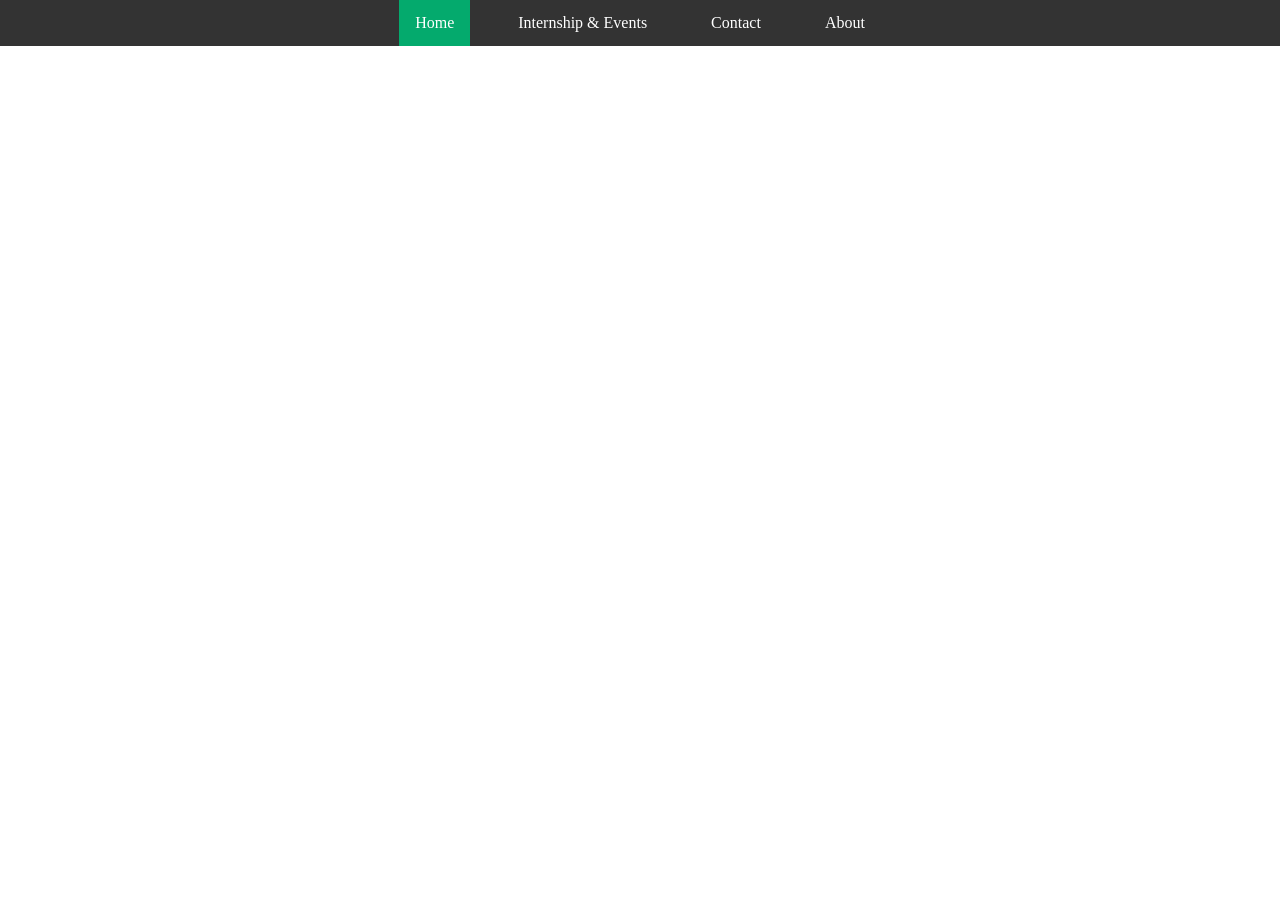
==== Events.html @ d7254a0c "Add files via upload" ====
<!DOCTYPE html>
<html lang="en">
<head>
    <meta charset="UTF-8">
    <meta name="viewport" content="width=device-width, initial-scale=1.0">
    <title>Document</title>
    <link rel="stylesheet" href="style.css">
      <script src="script.js"></script>
</head>
<body>

    <ul>
  <li><a class="active" href="./index.html">Home</a></li>
  <li><a href="./Events.html">Internship & Events</a></li>
  <li><a href="./contact.html">Contact</a></li>
  <li><a href="./about.html">About</a></li>
</ul>

    
</body>
</html>
---- style.css ----
body {
  margin: 0;
  padding: 0;
}

h2, p {
  margin: 10px;
}

ul {
  list-style-type: none;
  margin: 0;
  padding: 0;
  background-color: #333333;
  display: flex;
  justify-content: center; 
  list-style: none; 
  gap: 2rem;
}

ul li a {
  display: block;
  color: white;
  padding: 14px 16px;
  text-decoration: none;
}

ul li a:hover:not(.active) {
  background-color: #111111;
}

ul li a.active {
  background-color: #04AA6D;
}

h1{
  text-align: center;
}

h2{
  text-align: center;
  padding-top: 25px;
  font-family:'Times New Roman', Times, serif;
  font-size: 40px;
  color: aliceblue;
}
.images-container {
  position: relative;
  width: 100%;
  height: 420px; 
  overflow: hidden;
  background-color: #000; /* Dark base ensures rich colors during blending */
}

.bg-layer {
  position: absolute;
  top: 0;
  left: 0;
  width: 100%;
  height: 100%;
  background-size: cover;
  background-position: center;
  background-repeat: no-repeat; 
  
  /* Hidden by default */
  opacity: 0;
  mix-blend-mode: normal;
  
  /* Controls how fast the blending takes (2 seconds) */
  transition: opacity 2s ease-in-out, mix-blend-mode 2s ease-in-out;
  z-index: 1;
}

/* This class triggers the smooth fade-in and double-exposure blend */
.bg-layer.active {
  opacity: 1;
  mix-blend-mode: plus-lighter; 
}

/* Keeps your content sitting perfectly on top of the images */
.content {
  position: relative;
  z-index: 2;
  color: white;
  padding: 20px;
}

.title{
  background-color: rgb(4, 88, 161);
  line-height: 80px;
}

.button1{
  display: flex;
  justify-content: center;
  align-items: center; 
}
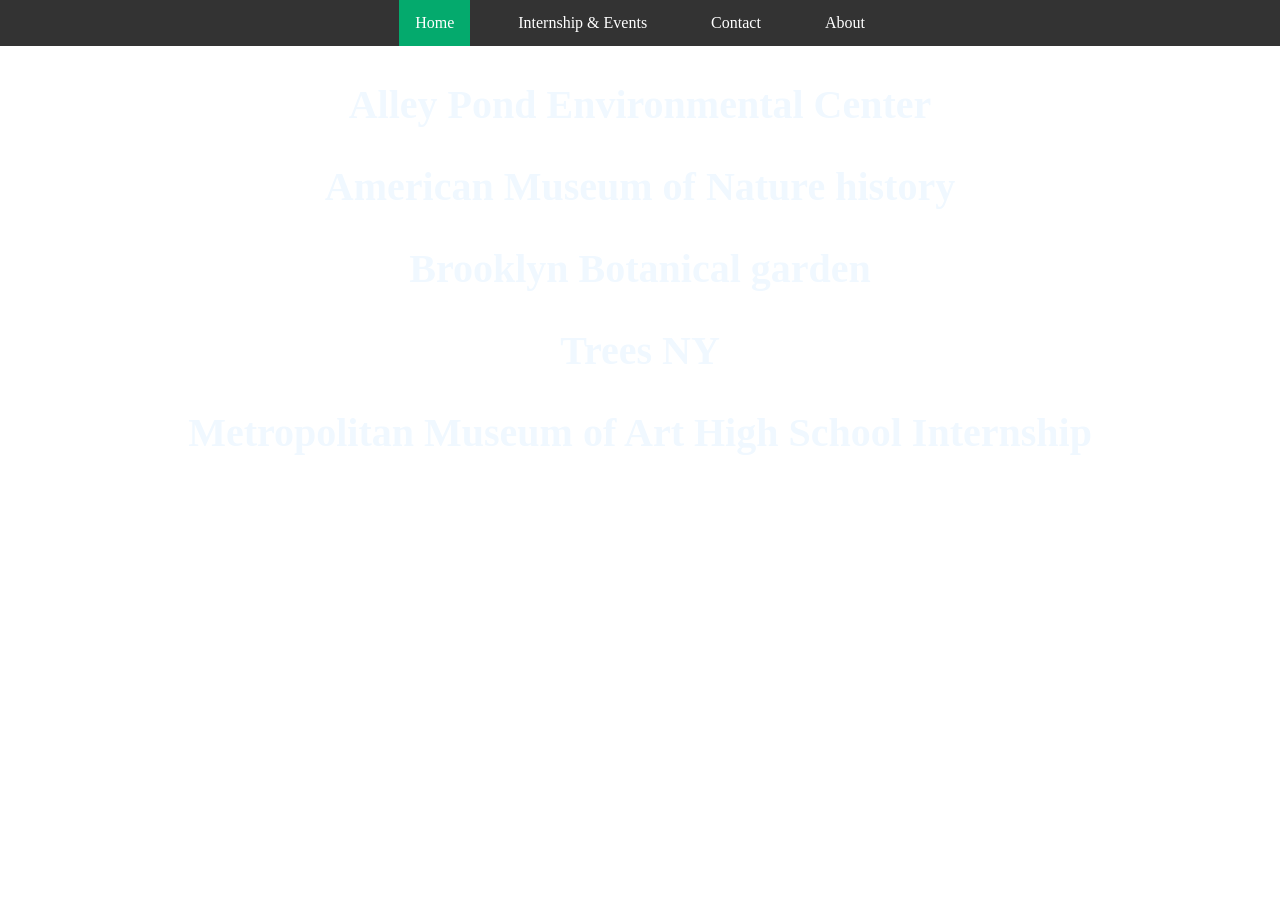
==== commit 6457ecfc: "Add files via upload" ====
--- a/Events.html
+++ b/Events.html
@@ -16,6 +16,14 @@
   <li><a href="./about.html">About</a></li>
 </ul>
 
-    
+<h2>Alley Pond Environmental Center</h2>
+
+<h2>American Museum of Nature history</h2>
+
+<h2>Brooklyn Botanical garden</h2>
+
+<h2>Trees NY</h2>
+
+<h2>Metropolitan Museum of Art High School Internship</h2>    
 </body>
 </html>
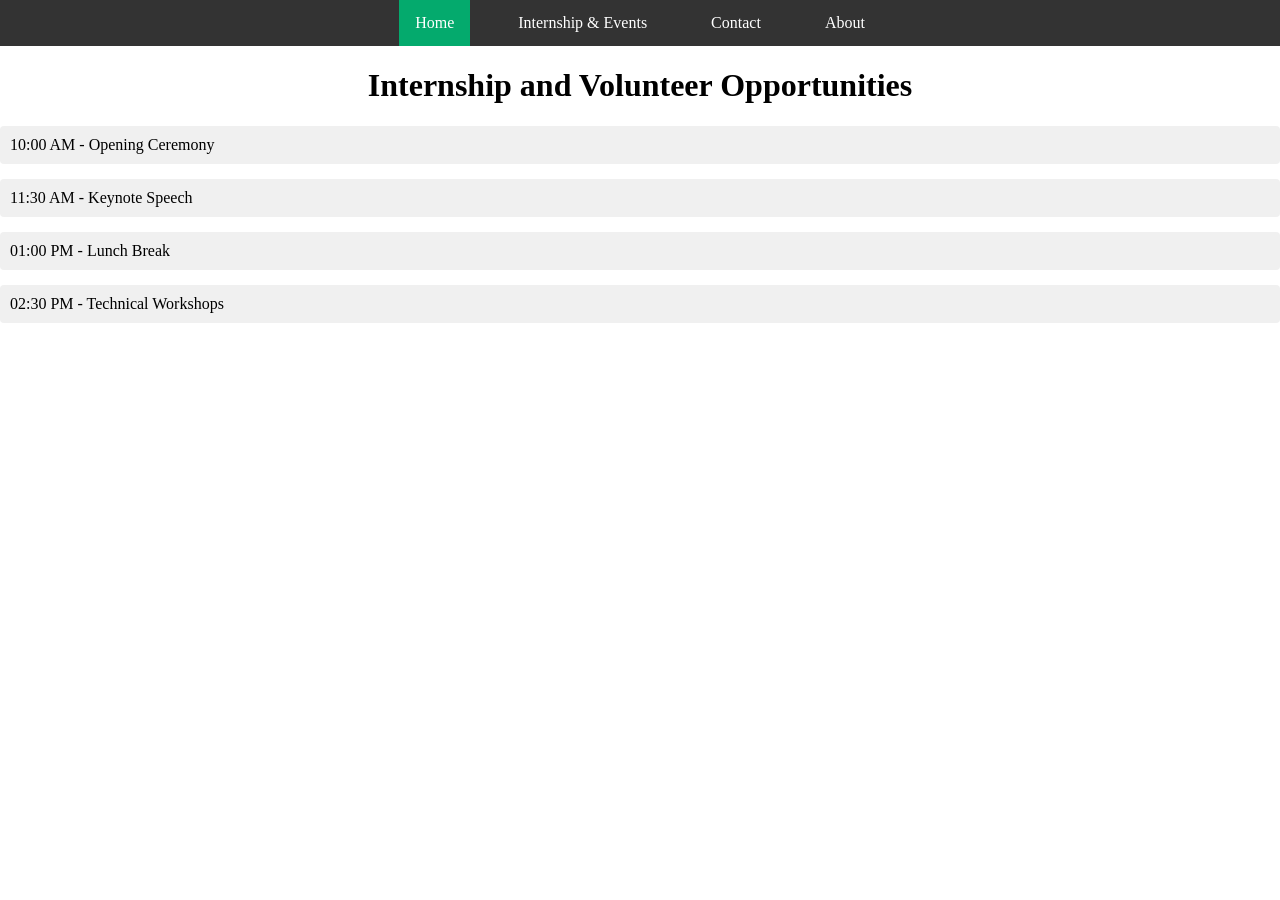
==== commit 0f7c7dae: "Add files via upload" ====
--- a/Events.html
+++ b/Events.html
@@ -16,14 +16,15 @@
   <li><a href="./about.html">About</a></li>
 </ul>
 
-<h2>Alley Pond Environmental Center</h2>
+<h1>Internship and Volunteer Opportunities</h1>
 
-<h2>American Museum of Nature history</h2>
+<div class="event-list">
+  <div class="event-item">10:00 AM - Opening Ceremony</div>
+  <div class="event-item">11:30 AM - Keynote Speech</div>
+  <div class="event-item">01:00 PM - Lunch Break</div>
+  <div class="event-item">02:30 PM - Technical Workshops</div>
+</div>
 
-<h2>Brooklyn Botanical garden</h2>
 
-<h2>Trees NY</h2>
-
-<h2>Metropolitan Museum of Art High School Internship</h2>    
 </body>
 </html>
--- a/style.css
+++ b/style.css
@@ -94,4 +94,16 @@
   display: flex;
   justify-content: center;
   align-items: center; 
-}+}
+
+.event-list {
+  display: flex;
+  flex-direction: column;
+  gap: 15px; /* Adjust this value to change the spacing */
+}
+
+.event-item {
+  padding: 10px;
+  background-color: #f0f0f0;
+  border-radius: 4px;
+}
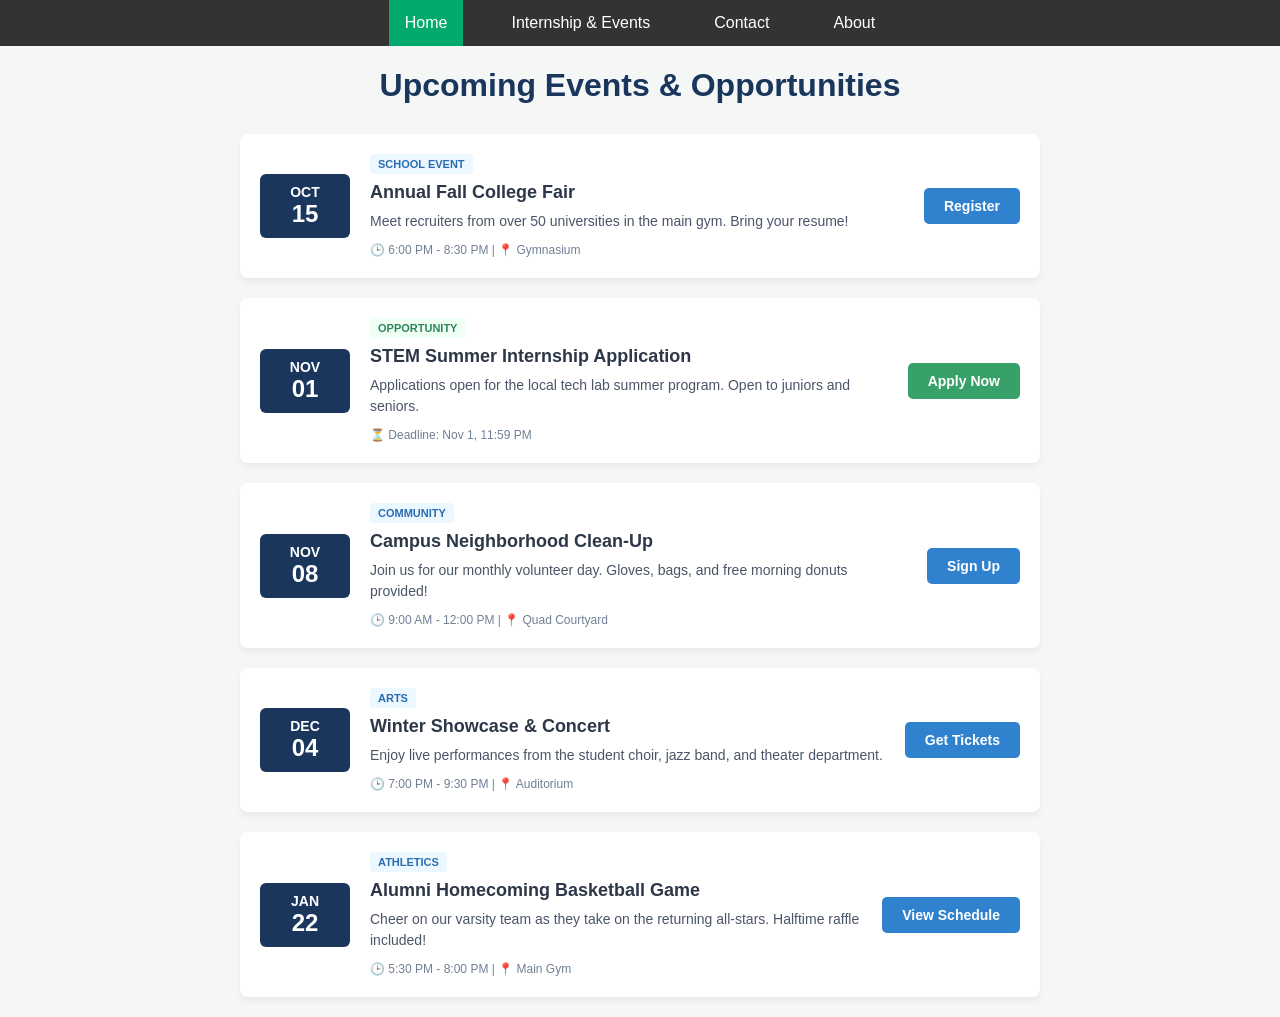
==== commit 00a528e9: "Add files via upload" ====
--- a/Events.html
+++ b/Events.html
@@ -16,15 +16,89 @@
   <li><a href="./about.html">About</a></li>
 </ul>
 
-<h1>Internship and Volunteer Opportunities</h1>
+ <div class="events-container">
+    <h1 class="page-title">Upcoming Events & Opportunities</h1>
 
-<div class="event-list">
-  <div class="event-item">10:00 AM - Opening Ceremony</div>
-  <div class="event-item">11:30 AM - Keynote Speech</div>
-  <div class="event-item">01:00 PM - Lunch Break</div>
-  <div class="event-item">02:30 PM - Technical Workshops</div>
-</div>
+    <!-- Event Card 1: School Event -->
+    <div class="event-card">
+      <div class="event-date">
+        <span class="month">OCT</span>
+        <span class="day">15</span>
+      </div>
+      <div class="event-details">
+        <span class="badge event-badge">School Event</span>
+        <h3 class="event-title">Annual Fall College Fair</h3>
+        <p class="event-info">Meet recruiters from over 50 universities in the main gym. Bring your resume!</p>
+        <span class="event-time">🕒 6:00 PM - 8:30 PM | 📍 Gymnasium</span>
+      </div>
+      <div class="event-action">
+        <a href="#" class="btn">Register</a>
+      </div>
+    </div>
 
+    <!-- Event Card 2: Opportunity -->
+    <div class="event-card">
+      <div class="event-date">
+        <span class="month">NOV</span>
+        <span class="day">01</span>
+      </div>
+      <div class="event-details">
+        <span class="badge opp-badge">Opportunity</span>
+        <h3 class="event-title">STEM Summer Internship Application</h3>
+        <p class="event-info">Applications open for the local tech lab summer program. Open to juniors and seniors.</p>
+        <span class="event-time">⏳ Deadline: Nov 1, 11:59 PM</span>
+      </div>
+      <div class="event-action">
+        <a href="#" class="btn btn-secondary">Apply Now</a>
+      </div>
+    </div>
 
-</body>
-</html>+    <div class="event-card">
+      <div class="event-date">
+        <span class="month">NOV</span>
+        <span class="day">08</span>
+      </div>
+      <div class="event-details">
+        <span class="badge event-badge">Community</span>
+        <h3 class="event-title">Campus Neighborhood Clean-Up</h3>
+        <p class="event-info">Join us for our monthly volunteer day. Gloves, bags, and free morning donuts provided!</p>
+        <span class="event-time">🕒 9:00 AM - 12:00 PM | 📍 Quad Courtyard</span>
+      </div>
+      <div class="event-action">
+        <a href="#" class="btn">Sign Up</a>
+      </div>
+    </div>
+
+    <div class="event-card">
+      <div class="event-date">
+        <span class="month">DEC</span>
+        <span class="day">04</span>
+      </div>
+      <div class="event-details">
+        <span class="badge event-badge">Arts</span>
+        <h3 class="event-title">Winter Showcase & Concert</h3>
+        <p class="event-info">Enjoy live performances from the student choir, jazz band, and theater department.</p>
+        <span class="event-time">🕒 7:00 PM - 9:30 PM | 📍 Auditorium</span>
+      </div>
+      <div class="event-action">
+        <a href="#" class="btn">Get Tickets</a>
+      </div>
+    </div>
+
+    <div class="event-card">
+      <div class="event-date">
+        <span class="month">JAN</span>
+        <span class="day">22</span>
+      </div>
+      <div class="event-details">
+        <span class="badge event-badge">Athletics</span>
+        <h3 class="event-title">Alumni Homecoming Basketball Game</h3>
+        <p class="event-info">Cheer on our varsity team as they take on the returning all-stars. Halftime raffle included!</p>
+        <span class="event-time">🕒 5:30 PM - 8:00 PM | 📍 Main Gym</span>
+      </div>
+      <div class="event-action">
+        <a href="#" class="btn">View Schedule</a>
+      </div>
+    </div>
+
+  </div>
--- a/style.css
+++ b/style.css
@@ -1,7 +1,4 @@
-body {
-  margin: 0;
-  padding: 0;
-}
+
 
 h2, p {
   margin: 10px;
@@ -96,14 +93,163 @@
   align-items: center; 
 }
 
-.event-list {
+/* General Page Styling */
+body {
+  font-family: 'Segoe UI', Tahoma, Geneva, Verdana, sans-serif;
+  background-color: #f4f7f6;
+  color: #333;
+  margin: 0;
+  /* padding: 20px; */
+}
+
+.events-container {
+  max-width: 800px;
+  margin: 0 auto;
+}
+
+.page-title {
+  text-align: center;
+  color: #1a365d; /* Dark school blue */
+  margin-bottom: 30px;
+}
+
+/* Event Card Layout */
+.event-card {
+  display: flex;
+  align-items: center;
+  background: #ffffff;
+  padding: 20px;
+  margin-bottom: 20px;
+  border-radius: 8px;
+  box-shadow: 0 4px 6px rgba(0, 0, 0, 0.05);
+  transition: transform 0.2s ease;
+}
+
+.event-card:hover {
+  transform: translateY(-3px);
+}
+
+/* Date Box */
+.event-date {
   display: flex;
   flex-direction: column;
-  gap: 15px; /* Adjust this value to change the spacing */
-}
-
-.event-item {
+  align-items: center;
+  justify-content: center;
+  background-color: #1a365d;
+  color: #fff;
   padding: 10px;
-  background-color: #f0f0f0;
+  border-radius: 6px;
+  min-width: 70px;
+  text-align: center;
+}
+
+.event-date .month {
+  font-size: 14px;
+  font-weight: bold;
+  text-transform: uppercase;
+}
+
+.event-date .day {
+  font-size: 24px;
+  font-weight: bold;
+}
+
+/* Event Content */
+.event-details {
+  flex: 1;
+  padding: 0 20px;
+}
+
+.event-title {
+  margin: 8px 0;
+  color: #2d3748;
+  font-size: 18px;
+}
+
+.event-info {
+  margin: 0 0 8px 0;
+  color: #4a5568;
+  font-size: 14px;
+  line-height: 1.5;
+}
+
+.event-time {
+  font-size: 12px;
+  color: #718096;
+  font-weight: 500;
+}
+
+/* Badges */
+.badge {
+  display: inline-block;
+  padding: 4px 8px;
+  font-size: 11px;
+  font-weight: bold;
+  text-transform: uppercase;
   border-radius: 4px;
 }
+
+.event-badge {
+  background-color: #ebf8ff;
+  color: #2b6cb0;
+}
+
+.opp-badge {
+  background-color: #f0fff4;
+  color: #2f855a;
+}
+
+/* Action Buttons */
+.btn {
+  display: inline-block;
+  padding: 10px 20px;
+  background-color: #3182ce;
+  color: white;
+  text-decoration: none;
+  border-radius: 5px;
+  font-weight: 600;
+  font-size: 14px;
+  text-align: center;
+  white-space: nowrap;
+}
+
+.btn:hover {
+  background-color: #2b6cb0;
+}
+
+.btn-secondary {
+  background-color: #38a169;
+}
+
+.btn-secondary:hover {
+  background-color: #2f855a;
+}
+
+/* Responsive Design for Mobile Screens */
+@media (max-width: 600px) {
+  .event-card {
+    flex-direction: column;
+    align-items: flex-start;
+  }
+  
+  .event-date {
+    flex-direction: row;
+    gap: 8px;
+    width: 100%;
+    margin-bottom: 15px;
+    box-sizing: border-box;
+  }
+  
+  .event-date .day {
+    font-size: 16px;
+  }
+  
+  .event-details {
+    padding: 0;
+    margin-bottom: 15px;
+  }
+  
+  .event-action, .btn {
+    width: 100%;
+  }
+}
